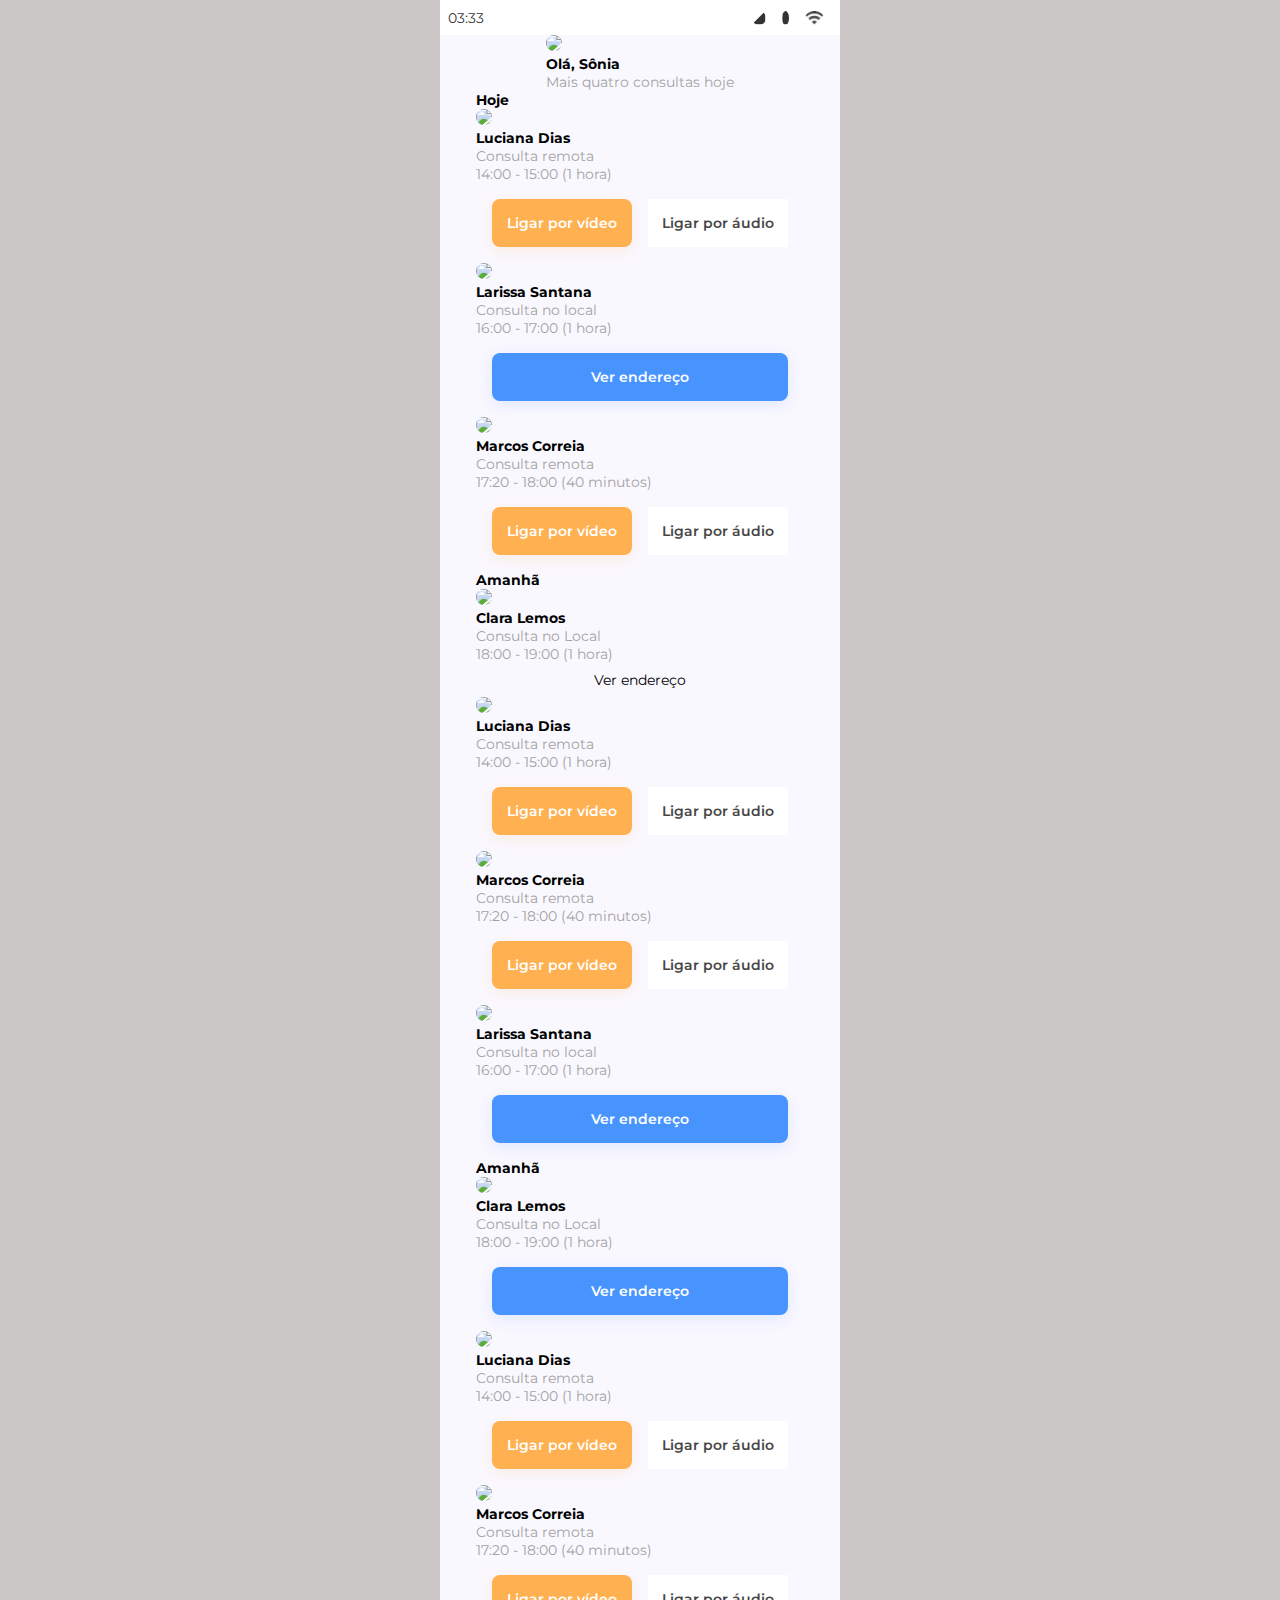
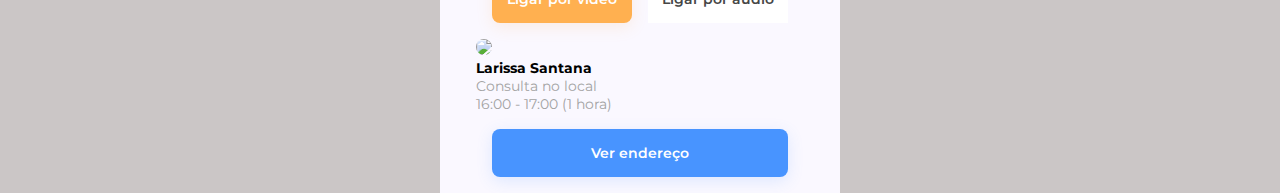
==== Clinica-AgendaOnline/index.html @ 5ded2e67 "Estilização do header" ====
<!DOCTYPE html>
<html lang="pt-br">
    <head>
        <meta charset="UTF-8" />
        <meta name="viewport" content="width=device-width" />
        <title>Clínica - Agenda Online</title>
        <link rel="preconnect" href="https://fonts.googleapis.com" />
        <link rel="preconnect" href="https://fonts.gstatic.com" crossorigin />
        <link
            href="https://fonts.googleapis.com/css2?family=Montserrat:ital,wght@0,100;0,200;0,300;0,400;0,500;0,600;0,700;0,800;0,900;1,100;1,200;1,300;1,400;1,500;1,600;1,700;1,800;1,900&display=swap"
            rel="stylesheet"
        />
        <link rel="stylesheet" href="style.css" />
        <meta
            name="description"
            content="Projeto proposto pelo programa '7daysOfCode - HTML & CSS' da Alura para o desenvolvimento de uma página responsiva para que seus médicos e médicas contratados por uma clínica médica fictícia possam ter controle sobre todas suas consultas agendadas, sejam elas presenciais ou remotas."
        />
    </head>
    <body>
        <div class="allContentContainer">
            <header class="statusBar">
                <p>03:33</p>
                <div class="icons">
                    <img
                        alt="símbolo WiFi"
                        src="img/icons/signal_cellular_4_bar.png"
                    />
                    <img
                        class="battery"
                        alt="símbolo WiFi"
                        src="img/icons/battery_full.png"
                    />
                    <img
                        class="wifi"
                        alt="símbolo WiFi"
                        src="img/icons/wifi.png"
                    />
                </div>
            </header>
            <section class="profile">
                <div class="avatarHome">
                    <div class="avatar">
                        <img src="/img/perfil-1.jpg" />
                    </div>
                    <div class="avatarText">
                        <h1>Olá, Sônia</h1>
                        <p>Mais quatro consultas hoje</p>
                    </div>
                </div>
            </section>
            <section class="today dayBox">
                <h2 class="day">Hoje</h2>
                <div class="appontmentsContainer">
                    <div class="patientContainer">
                        <div class="patientData">
                            <div class="patientAvatar">
                                <img src="img/perfil-2.jpg" />
                            </div>
                            <div class="data">
                                <h3 class="patientName">Luciana Dias</h3>
                                <div class="typeOfappointment">
                                    <div class="cameraIcon"></div>
                                    <p>Consulta remota</p>
                                </div>
                                <div class="messageIcon"></div>
                            </div>
                        </div>
                        <div class="callButtons">
                            <div class="callTime">
                                <p>14:00 - 15:00 (1 hora)</p>
                            </div>
                            <div class="buttons">
                                <button class="videoCall">
                                    Ligar por vídeo
                                </button>
                                <button class="audioCall">
                                    Ligar por áudio
                                </button>
                            </div>
                        </div>
                    </div>
                    <div class="patientContainer">
                        <div class="patientData">
                            <div class="patientAvatar">
                                <img src="img/perfil-3.jpg" />
                            </div>
                            <div class="data">
                                <h3 class="patientName">Larissa Santana</h3>
                                <div class="typeOfappointment">
                                    <div class="cameraIcon"></div>
                                    <p>Consulta no local</p>
                                </div>
                                <div class="messageIcon"></div>
                            </div>
                        </div>
                        <div class="address">
                            <div class="callTime">
                                <p>16:00 - 17:00 (1 hora)</p>
                            </div>
                            <div class="buttons">
                                <button class="addressButton">
                                    Ver endereço
                                </button>
                            </div>
                        </div>
                    </div>
                    <div class="patientContainer">
                        <div class="patientData">
                            <div class="patientAvatar">
                                <img src="img/perfil-4.jpg" />
                            </div>
                            <div class="data">
                                <h3 class="patientName">Marcos Correia</h3>
                                <div class="typeOfappointment">
                                    <div class="cameraIcon"></div>
                                    <p>Consulta remota</p>
                                </div>
                                <div class="messageIcon"></div>
                            </div>
                        </div>
                        <div class="callButtons">
                            <div class="callTime">
                                <p>17:20 - 18:00 (40 minutos)</p>
                            </div>
                            <div class="buttons">
                                <button class="videoCall">
                                    Ligar por vídeo
                                </button>
                                <button class="audioCall">
                                    Ligar por áudio
                                </button>
                            </div>
                        </div>
                    </div>
                </div>
            </section>
            <section class="tomorow dayBox">
                <h2 class="day">Amanhã</h2>
                <div class="appontmentsContainer">
                    <div class="patientContainer">
                        <div class="patientData">
                            <div class="patientAvatar">
                                <img src="img/perfil-5.jpg" />
                            </div>
                            <div class="data">
                                <h3 class="patientName">Clara Lemos</h3>
                                <div class="typeOfappointment">
                                    <div class="cameraIcon"></div>
                                    <p>Consulta no Local</p>
                                </div>
                                <div class="messageIcon"></div>
                            </div>
                        </div>
                        <div class="callButtons">
                            <div class="callTime">
                                <p>18:00 - 19:00 (1 hora)</p>
                            </div>
                            <div class="buttons">Ver endereço</div>
                        </div>
                    </div>
                    <div class="patientContainer">
                        <div class="patientData">
                            <div class="patientAvatar">
                                <img src="img/perfil-2.jpg" />
                            </div>
                            <div class="data">
                                <h3 class="patientName">Luciana Dias</h3>
                                <div class="typeOfappointment">
                                    <div class="cameraIcon"></div>
                                    <p>Consulta remota</p>
                                </div>
                                <div class="messageIcon"></div>
                            </div>
                        </div>
                        <div class="callButtons">
                            <div class="callTime">
                                <p>14:00 - 15:00 (1 hora)</p>
                            </div>
                            <div class="buttons">
                                <button class="videoCall">
                                    Ligar por vídeo
                                </button>
                                <button class="audioCall">
                                    Ligar por áudio
                                </button>
                            </div>
                        </div>
                    </div>
                    <div class="patientContainer">
                        <div class="patientData">
                            <div class="patientAvatar">
                                <img src="img/perfil-4.jpg" />
                            </div>
                            <div class="data">
                                <h3 class="patientName">Marcos Correia</h3>
                                <div class="typeOfappointment">
                                    <div class="cameraIcon"></div>
                                    <p>Consulta remota</p>
                                </div>
                                <div class="messageIcon"></div>
                            </div>
                        </div>
                        <div class="callButtons">
                            <div class="callTime">
                                <p>17:20 - 18:00 (40 minutos)</p>
                            </div>
                            <div class="buttons">
                                <button class="videoCall">
                                    Ligar por vídeo
                                </button>
                                <button class="audioCall">
                                    Ligar por áudio
                                </button>
                            </div>
                        </div>
                    </div>
                    <div class="patientContainer">
                        <div class="patientData">
                            <div class="patientAvatar">
                                <img src="img/perfil-3.jpg" />
                            </div>
                            <div class="data">
                                <h3 class="patientName">Larissa Santana</h3>
                                <div class="typeOfappointment">
                                    <div class="cameraIcon"></div>
                                    <p>Consulta no local</p>
                                </div>
                                <div class="messageIcon"></div>
                            </div>
                        </div>
                        <div class="address">
                            <div class="callTime">
                                <p>16:00 - 17:00 (1 hora)</p>
                            </div>
                            <div class="buttons">
                                <button class="addressButton">
                                    Ver endereço
                                </button>
                            </div>
                        </div>
                    </div>
                </div>
            </section>
            <section class="wednesday dayBox">
                <h2 class="day">Amanhã</h2>
                <div class="appontmentsContainer">
                    <div class="patientContainer">
                        <div class="patientData">
                            <div class="patientAvatar">
                                <img src="img/perfil-5.jpg" />
                            </div>
                            <div class="data">
                                <h3 class="patientName">Clara Lemos</h3>
                                <div class="typeOfappointment">
                                    <div class="cameraIcon"></div>
                                    <p>Consulta no Local</p>
                                </div>
                                <div class="messageIcon"></div>
                            </div>
                        </div>
                        <div class="callButtons">
                            <div class="callTime">
                                <p>18:00 - 19:00 (1 hora)</p>
                            </div>
                            <div class="buttons">
                                <button class="addressButton">
                                    Ver endereço
                                </button>
                            </div>
                        </div>
                    </div>
                    <div class="patientContainer">
                        <div class="patientData">
                            <div class="patientAvatar">
                                <img src="img/perfil-2.jpg" />
                            </div>
                            <div class="data">
                                <h3 class="patientName">Luciana Dias</h3>
                                <div class="typeOfappointment">
                                    <div class="cameraIcon"></div>
                                    <p>Consulta remota</p>
                                </div>
                                <div class="messageIcon"></div>
                            </div>
                        </div>
                        <div class="callButtons">
                            <div class="callTime">
                                <p>14:00 - 15:00 (1 hora)</p>
                            </div>
                            <div class="buttons">
                                <button class="videoCall">
                                    Ligar por vídeo
                                </button>
                                <button class="audioCall">
                                    Ligar por áudio
                                </button>
                            </div>
                        </div>
                    </div>
                    <div class="patientContainer">
                        <div class="patientData">
                            <div class="patientAvatar">
                                <img src="img/perfil-4.jpg" />
                            </div>
                            <div class="data">
                                <h3 class="patientName">Marcos Correia</h3>
                                <div class="typeOfappointment">
                                    <div class="cameraIcon"></div>
                                    <p>Consulta remota</p>
                                </div>
                                <div class="messageIcon"></div>
                            </div>
                        </div>
                        <div class="callButtons">
                            <div class="callTime">
                                <p>17:20 - 18:00 (40 minutos)</p>
                            </div>
                            <div class="buttons">
                                <button class="videoCall">
                                    Ligar por vídeo
                                </button>
                                <button class="audioCall">
                                    Ligar por áudio
                                </button>
                            </div>
                        </div>
                    </div>
                    <div class="patientContainer">
                        <div class="patientData">
                            <div class="patientAvatar">
                                <img src="img/perfil-3.jpg" />
                            </div>
                            <div class="data">
                                <h3 class="patientName">Larissa Santana</h3>
                                <div class="typeOfappointment">
                                    <div class="cameraIcon"></div>
                                    <p>Consulta no local</p>
                                </div>
                                <div class="messageIcon"></div>
                            </div>
                        </div>
                        <div class="address">
                            <div class="callTime">
                                <p>16:00 - 17:00 (1 hora)</p>
                            </div>
                            <div class="buttons">
                                <button class="addressButton">
                                    Ver endereço
                                </button>
                            </div>
                        </div>
                    </div>
                </div>
            </section>
        </div>
    </body>
</html>
---- Clinica-AgendaOnline/style.css ----
/* Geral */
* {
    margin: 0;
    border: 0;
    padding: 0;
    font-size:14px;
    font-family: 'Montserrat', sans-serif;
    text-decoration: none;
}

body {
    min-width:260px;
    display: flex;
    justify-content: center;
    margin: auto;
    background-color: #cbc6c6;
}

.allContentContainer{
    width:400px;
    background-color: #faf8ff;
    display: flex;
    flex-direction: column;
    align-items: center;
}

p {
    color: #A3A3A3;
}

img{
    border-radius: 50%;
}

/* Barra de status */
.statusBar{
    display:flex;
    justify-content: space-between;
    align-items: center;
    padding:6px 8px;
    height: 35px;
    width:100%;    background-color:#fff;
    position:relative;
    box-sizing: border-box;
}

.statusBar p{
    color: #333333;
    font-weight: 40px;
} 

.icons{
    display:flex;
    flex-direction:row;
    justify-content: space-between;
}

.icons img{
    height: 14px;
    width: auto;
    padding: 8px;

}

/* Perfil */

/* Consultas*/

.buttons {
    display:flex;
    flex-direction:row;
    justify-content: center;
    align-items: center;
    padding:8px;
}

button {
background-color: #FFF;
width: 140px;
height: 48px;
color: #464646;
text-align: center;
padding:13px;
margin:8px;
font-weight: 600;
}

.audioCall:active {
    border: 1px solid #fa8c00;
    border-radius: 8px;
}

.videoCall{
    background-color: #FFB050;
    color: #FFF;
    box-shadow: 0px 4px 16px rgba(255, 176, 80, 0.16);
border-radius: 8px;
}

.videoCall:active {
    border: 2px solid #fff;
}

.addressButton{
    color: #FFF;
    width: 296px;
    background-color: #4894FF;
box-shadow: 0px 4px 16px rgba(72, 148, 255, 0.16);
border-radius: 8px;
}

.addressButton:active {
    border: 2px solid #fff;
}
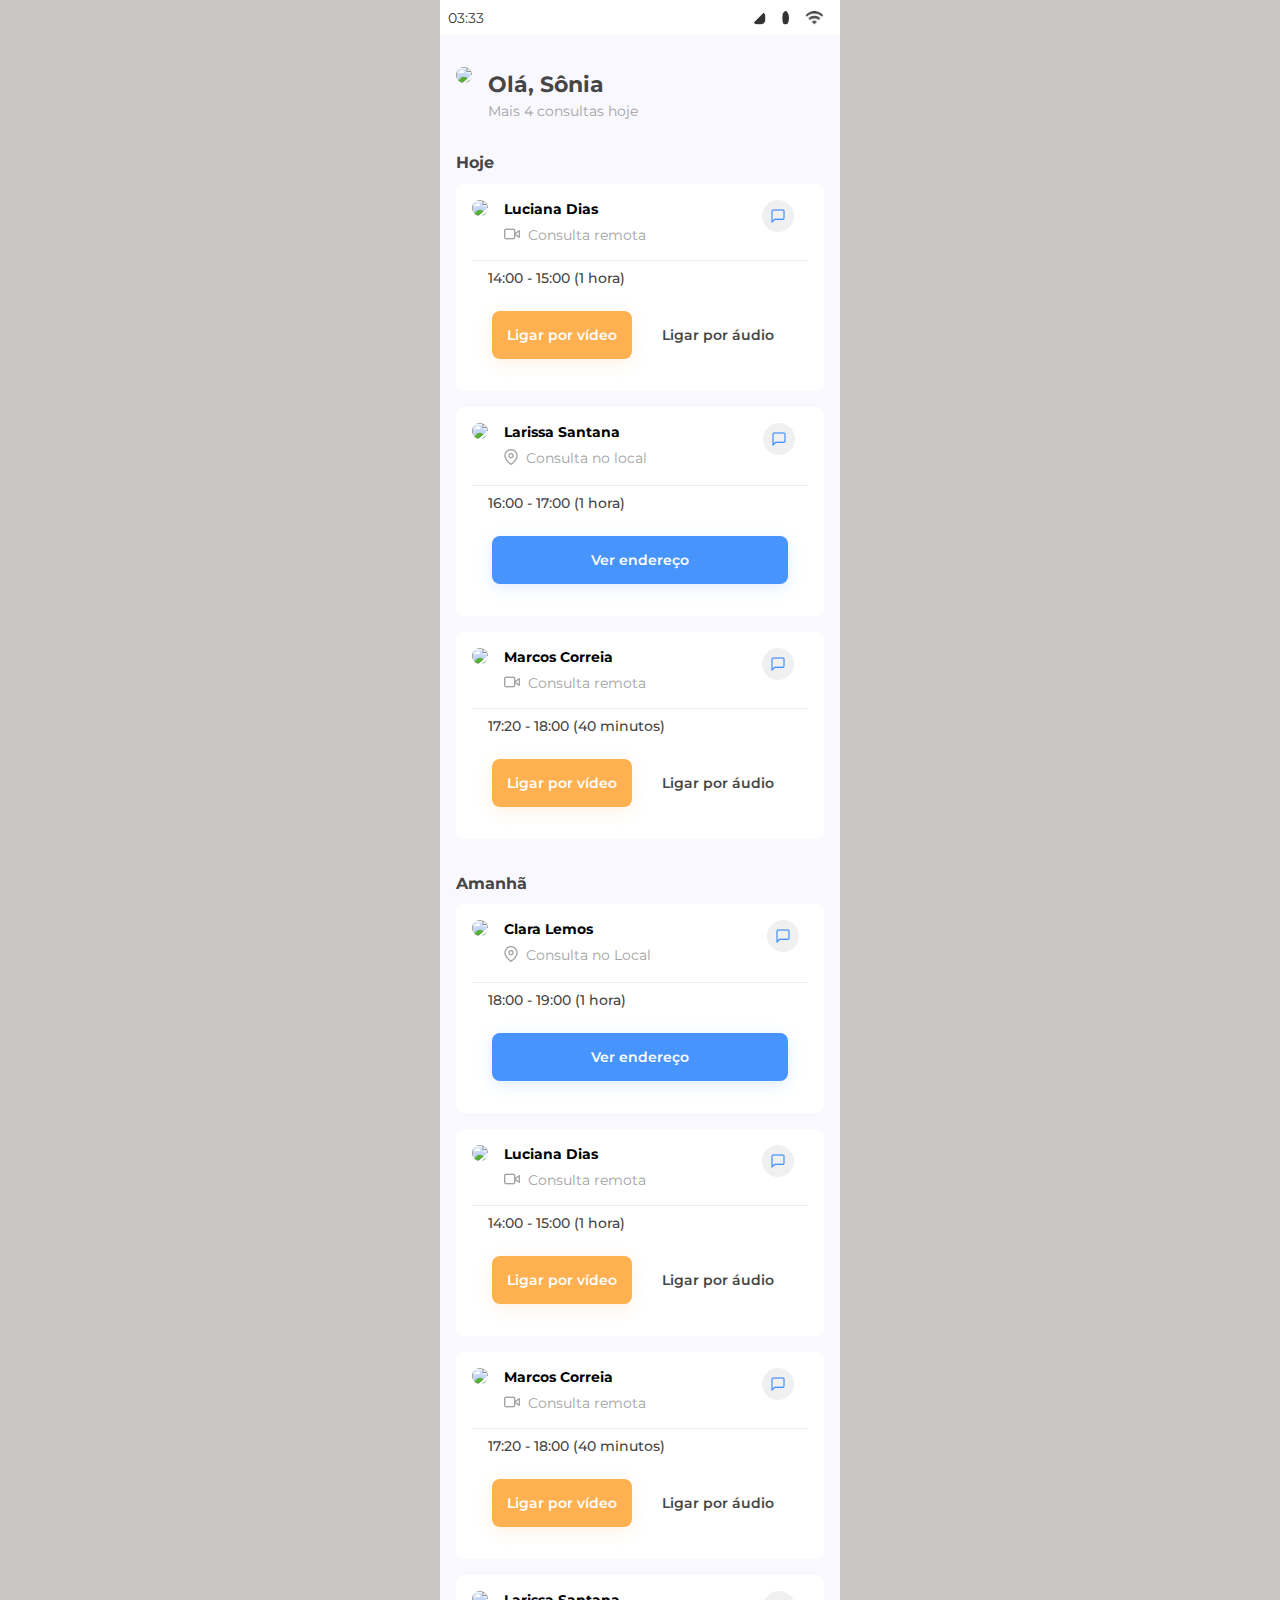
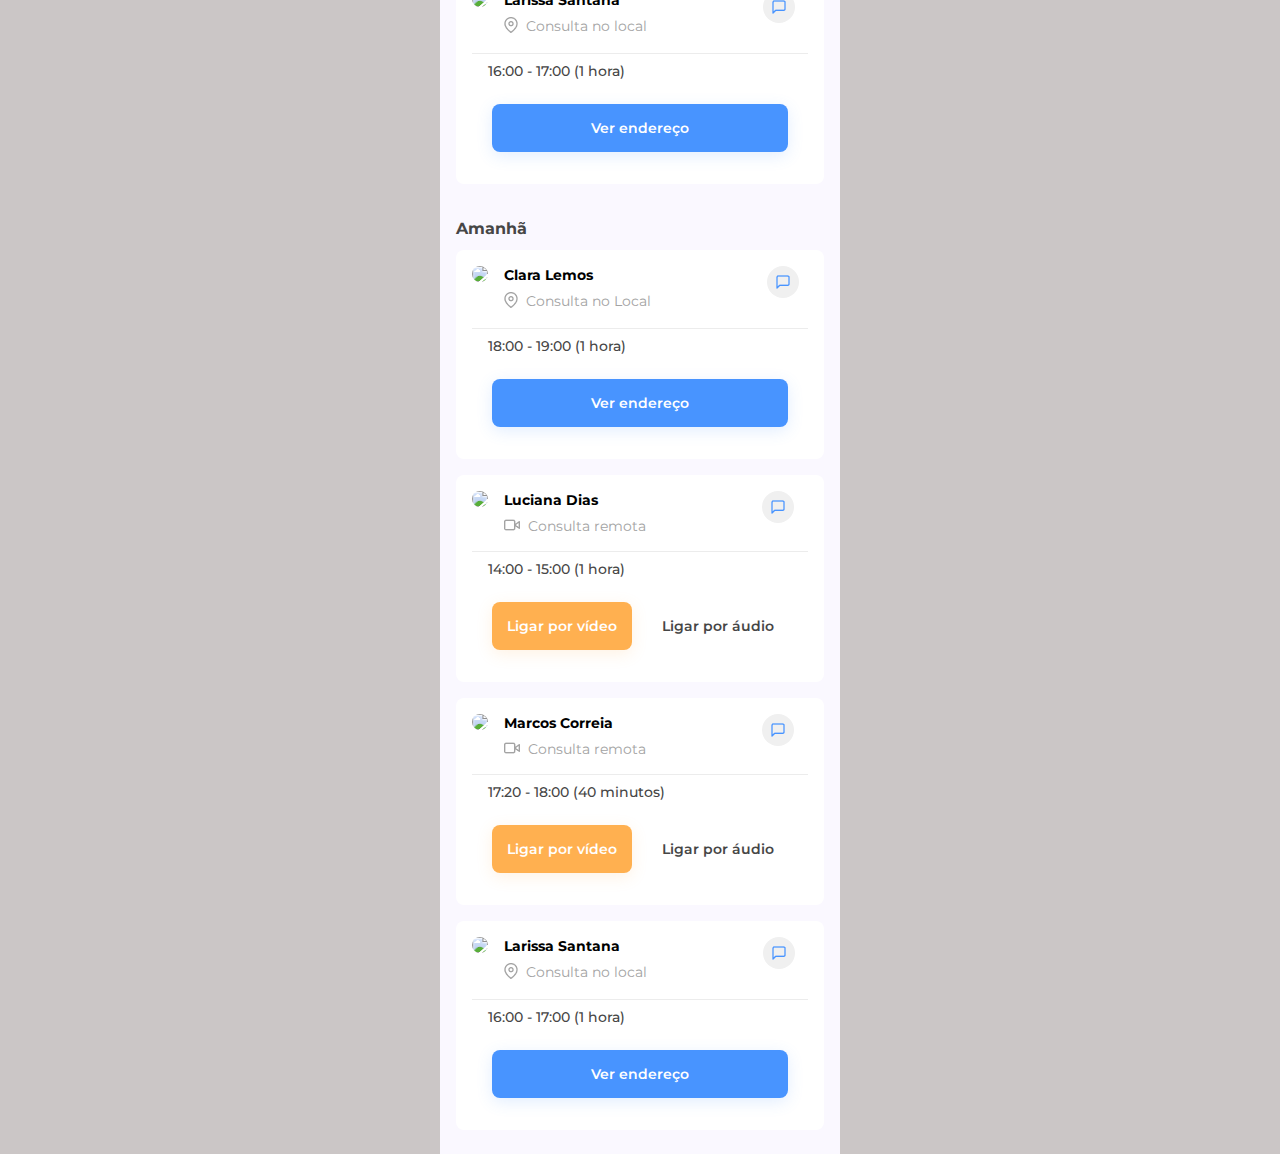
==== commit 61985409: "Estilização da área de consultas" ====
--- a/Clinica-AgendaOnline/index.html
+++ b/Clinica-AgendaOnline/index.html
@@ -44,7 +44,7 @@
                     </div>
                     <div class="avatarText">
                         <h1>Olá, Sônia</h1>
-                        <p>Mais quatro consultas hoje</p>
+                        <p>Mais 4 consultas hoje</p>
                     </div>
                 </div>
             </section>
@@ -58,12 +58,11 @@
                             </div>
                             <div class="data">
                                 <h3 class="patientName">Luciana Dias</h3>
-                                <div class="typeOfappointment">
-                                    <div class="cameraIcon"></div>
-                                    <p>Consulta remota</p>
-                                </div>
-                                <div class="messageIcon"></div>
-                            </div>
+                                <div class="typeOfappointment camera">
+                                    <p>Consulta remota</p>
+                                </div>
+                            </div>
+                            <div class="messageIcon"><span></span></div>
                         </div>
                         <div class="callButtons">
                             <div class="callTime">
@@ -86,12 +85,11 @@
                             </div>
                             <div class="data">
                                 <h3 class="patientName">Larissa Santana</h3>
-                                <div class="typeOfappointment">
-                                    <div class="cameraIcon"></div>
+                                <div class="typeOfappointment pin">
                                     <p>Consulta no local</p>
                                 </div>
-                                <div class="messageIcon"></div>
-                            </div>
+                            </div>
+                            <div class="messageIcon"><span></span></div>
                         </div>
                         <div class="address">
                             <div class="callTime">
@@ -111,12 +109,11 @@
                             </div>
                             <div class="data">
                                 <h3 class="patientName">Marcos Correia</h3>
-                                <div class="typeOfappointment">
-                                    <div class="cameraIcon"></div>
-                                    <p>Consulta remota</p>
-                                </div>
-                                <div class="messageIcon"></div>
-                            </div>
+                                <div class="typeOfappointment camera">
+                                    <p>Consulta remota</p>
+                                </div>
+                            </div>
+                            <div class="messageIcon"><span></span></div>
                         </div>
                         <div class="callButtons">
                             <div class="callTime">
@@ -144,18 +141,21 @@
                             </div>
                             <div class="data">
                                 <h3 class="patientName">Clara Lemos</h3>
-                                <div class="typeOfappointment">
-                                    <div class="cameraIcon"></div>
+                                <div class="typeOfappointment pin">
                                     <p>Consulta no Local</p>
                                 </div>
-                                <div class="messageIcon"></div>
-                            </div>
+                            </div>
+                            <div class="messageIcon"><span></span></div>
                         </div>
                         <div class="callButtons">
                             <div class="callTime">
                                 <p>18:00 - 19:00 (1 hora)</p>
                             </div>
-                            <div class="buttons">Ver endereço</div>
+                            <div class="buttons">
+                                <button class="addressButton">
+                                    Ver endereço
+                                </button>
+                            </div>
                         </div>
                     </div>
                     <div class="patientContainer">
@@ -165,12 +165,11 @@
                             </div>
                             <div class="data">
                                 <h3 class="patientName">Luciana Dias</h3>
-                                <div class="typeOfappointment">
-                                    <div class="cameraIcon"></div>
-                                    <p>Consulta remota</p>
-                                </div>
-                                <div class="messageIcon"></div>
-                            </div>
+                                <div class="typeOfappointment camera">
+                                    <p>Consulta remota</p>
+                                </div>
+                            </div>
+                            <div class="messageIcon"><span></span></div>
                         </div>
                         <div class="callButtons">
                             <div class="callTime">
@@ -193,12 +192,11 @@
                             </div>
                             <div class="data">
                                 <h3 class="patientName">Marcos Correia</h3>
-                                <div class="typeOfappointment">
-                                    <div class="cameraIcon"></div>
-                                    <p>Consulta remota</p>
-                                </div>
-                                <div class="messageIcon"></div>
-                            </div>
+                                <div class="typeOfappointment camera">
+                                    <p>Consulta remota</p>
+                                </div>
+                            </div>
+                            <div class="messageIcon"><span></span></div>
                         </div>
                         <div class="callButtons">
                             <div class="callTime">
@@ -221,12 +219,11 @@
                             </div>
                             <div class="data">
                                 <h3 class="patientName">Larissa Santana</h3>
-                                <div class="typeOfappointment">
-                                    <div class="cameraIcon"></div>
+                                <div class="typeOfappointment pin">
                                     <p>Consulta no local</p>
                                 </div>
-                                <div class="messageIcon"></div>
-                            </div>
+                            </div>
+                            <div class="messageIcon"><span></span></div>
                         </div>
                         <div class="address">
                             <div class="callTime">
@@ -251,12 +248,11 @@
                             </div>
                             <div class="data">
                                 <h3 class="patientName">Clara Lemos</h3>
-                                <div class="typeOfappointment">
-                                    <div class="cameraIcon"></div>
+                                <div class="typeOfappointment pin">
                                     <p>Consulta no Local</p>
                                 </div>
-                                <div class="messageIcon"></div>
-                            </div>
+                            </div>
+                            <div class="messageIcon"><span></span></div>
                         </div>
                         <div class="callButtons">
                             <div class="callTime">
@@ -276,12 +272,11 @@
                             </div>
                             <div class="data">
                                 <h3 class="patientName">Luciana Dias</h3>
-                                <div class="typeOfappointment">
-                                    <div class="cameraIcon"></div>
-                                    <p>Consulta remota</p>
-                                </div>
-                                <div class="messageIcon"></div>
-                            </div>
+                                <div class="typeOfappointment camera">
+                                    <p>Consulta remota</p>
+                                </div>
+                            </div>
+                            <div class="messageIcon"><span></span></div>
                         </div>
                         <div class="callButtons">
                             <div class="callTime">
@@ -304,12 +299,11 @@
                             </div>
                             <div class="data">
                                 <h3 class="patientName">Marcos Correia</h3>
-                                <div class="typeOfappointment">
-                                    <div class="cameraIcon"></div>
-                                    <p>Consulta remota</p>
-                                </div>
-                                <div class="messageIcon"></div>
-                            </div>
+                                <div class="typeOfappointment camera">
+                                    <p>Consulta remota</p>
+                                </div>
+                            </div>
+                            <div class="messageIcon"><span></span></div>
                         </div>
                         <div class="callButtons">
                             <div class="callTime">
@@ -332,12 +326,11 @@
                             </div>
                             <div class="data">
                                 <h3 class="patientName">Larissa Santana</h3>
-                                <div class="typeOfappointment">
-                                    <div class="cameraIcon"></div>
+                                <div class="typeOfappointment pin">
                                     <p>Consulta no local</p>
                                 </div>
-                                <div class="messageIcon"></div>
-                            </div>
+                            </div>
+                            <div class="messageIcon"><span></span></div>
                         </div>
                         <div class="address">
                             <div class="callTime">
--- a/Clinica-AgendaOnline/style.css
+++ b/Clinica-AgendaOnline/style.css
@@ -1,3 +1,7 @@
+:root {
+    --darkGrey: #464646;
+}
+
 /* Geral */
 * {
     margin: 0;
@@ -21,7 +25,6 @@
     background-color: #faf8ff;
     display: flex;
     flex-direction: column;
-    align-items: center;
 }
 
 p {
@@ -29,7 +32,8 @@
 }
 
 img{
-    border-radius: 50%;
+    border-radius:50%;
+    width: 32px;
 }
 
 /* Barra de status */
@@ -63,8 +67,91 @@
 }
 
 /* Perfil */
+.avatarHome{
+    display: flex;
+    flex-direction: row;
+    padding:32px 16px 22px;
+}
+
+.avatar img{
+    width:58px;
+}
+
+.avatarText{
+    padding-left:16px;
+}
+
+.avatarText h1{
+    font-size:22px;
+    font-weight:700px;
+    color: var(--darkGrey);
+    line-height: 160%;    
+}
 
 /* Consultas*/
+.day{
+    color: var(--darkGrey);
+    padding:8px 16px;
+    font-size:16px;
+    font-weight:700;
+    line-height: 160%;
+}
+
+.appontmentsContainer{
+    padding: 0 16px 8px;
+}
+
+.patientContainer{
+    background-color: #fff;
+    padding:16px;
+    border-radius: 8px;
+    margin-bottom: 16px;
+}
+
+.patientData{
+    display:flex;
+    flex-direction: row;
+    border-bottom: 1px solid 
+    rgba(70, 70, 70, 0.1);
+    padding-bottom:16px ;
+}
+
+.data{
+    padding:0 16px;
+}
+
+.typeOfappointment{
+    display:flex;
+    flex-wrap: wrap;
+    padding-top: 8px;
+}
+
+.camera::before{
+    padding-right: 8px;
+    content: url(img/icons/Camera.png);
+}
+
+.pin::before{
+    padding-right: 8px;
+    content: url(img/icons/pin.png);
+}
+
+.messageIcon{
+    border-radius:50%;
+    background-color: #F0f0f0;
+    height:32px;
+    width: 32px;
+    display: flex;
+    justify-content: center;
+    align-items: center;
+    position: relative;
+    left:100px;
+}
+
+.messageIcon span{
+    content: url(img/icons/chat1.png);
+    align-self: center;
+}
 
 .buttons {
     display:flex;
@@ -78,7 +165,7 @@
 background-color: #FFF;
 width: 140px;
 height: 48px;
-color: #464646;
+color: var(--darkGrey);
 text-align: center;
 padding:13px;
 margin:8px;
@@ -113,3 +200,8 @@
     border: 2px solid #fff;
 }
 
+.callTime p{
+    color: var(--darkGrey);
+    padding:8px 16px;
+    font-weight: 500;
+}
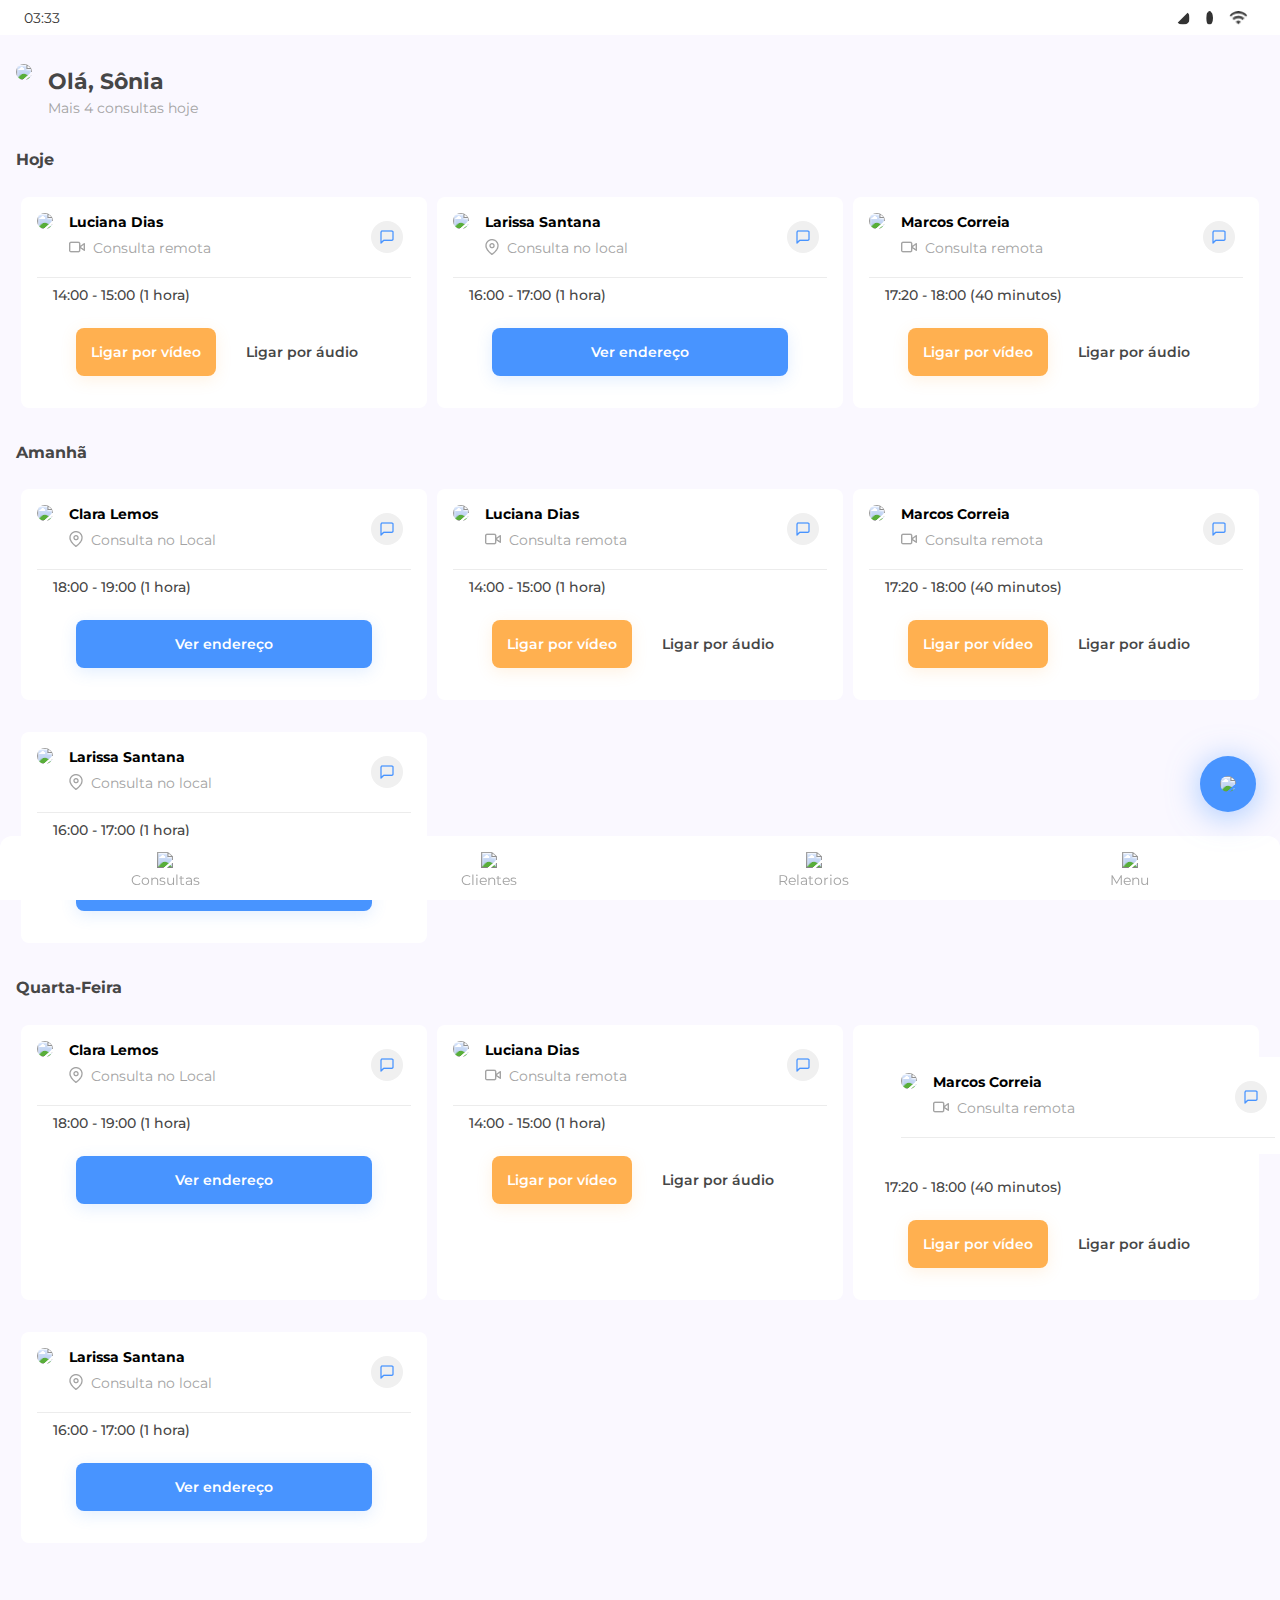
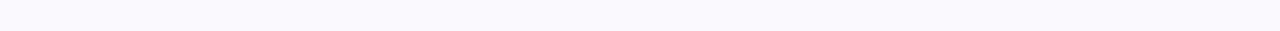
==== commit 913d68fc: "Introdução de MediaQuerys para responsividade" ====
--- a/Clinica-AgendaOnline/index.html
+++ b/Clinica-AgendaOnline/index.html
@@ -40,7 +40,7 @@
             <section class="profile">
                 <div class="avatarHome">
                     <div class="avatar">
-                        <img src="/img/perfil-1.jpg" />
+                        <img src="img/perfil-1.jpg" />
                     </div>
                     <div class="avatarText">
                         <h1>Olá, Sônia</h1>
@@ -48,21 +48,24 @@
                     </div>
                 </div>
             </section>
+
             <section class="today dayBox">
                 <h2 class="day">Hoje</h2>
                 <div class="appontmentsContainer">
                     <div class="patientContainer">
                         <div class="patientData">
-                            <div class="patientAvatar">
-                                <img src="img/perfil-2.jpg" />
-                            </div>
-                            <div class="data">
-                                <h3 class="patientName">Luciana Dias</h3>
-                                <div class="typeOfappointment camera">
-                                    <p>Consulta remota</p>
-                                </div>
-                            </div>
-                            <div class="messageIcon"><span></span></div>
+                            <div class="patientInformation">
+                                <div class="patientAvatar">
+                                    <img src="img/perfil-2.jpg" />
+                                </div>
+                                <div class="data">
+                                    <h3 class="patientName">Luciana Dias</h3>
+                                    <div class="typeOfappointment camera">
+                                        <p>Consulta remota</p>
+                                    </div>
+                                </div>
+                            </div>
+                            <button class="messageIcon"><span></span></button>
                         </div>
                         <div class="callButtons">
                             <div class="callTime">
@@ -80,16 +83,18 @@
                     </div>
                     <div class="patientContainer">
                         <div class="patientData">
-                            <div class="patientAvatar">
-                                <img src="img/perfil-3.jpg" />
-                            </div>
-                            <div class="data">
-                                <h3 class="patientName">Larissa Santana</h3>
-                                <div class="typeOfappointment pin">
-                                    <p>Consulta no local</p>
-                                </div>
-                            </div>
-                            <div class="messageIcon"><span></span></div>
+                            <div class="patientInformation">
+                                <div class="patientAvatar">
+                                    <img src="img/perfil-3.jpg" />
+                                </div>
+                                <div class="data">
+                                    <h3 class="patientName">Larissa Santana</h3>
+                                    <div class="typeOfappointment pin">
+                                        <p>Consulta no local</p>
+                                    </div>
+                                </div>
+                            </div>
+                            <button class="messageIcon"><span></span></button>
                         </div>
                         <div class="address">
                             <div class="callTime">
@@ -104,16 +109,18 @@
                     </div>
                     <div class="patientContainer">
                         <div class="patientData">
-                            <div class="patientAvatar">
-                                <img src="img/perfil-4.jpg" />
-                            </div>
-                            <div class="data">
-                                <h3 class="patientName">Marcos Correia</h3>
-                                <div class="typeOfappointment camera">
-                                    <p>Consulta remota</p>
-                                </div>
-                            </div>
-                            <div class="messageIcon"><span></span></div>
+                            <div class="patientInformation">
+                                <div class="patientAvatar">
+                                    <img src="img/perfil-4.jpg" />
+                                </div>
+                                <div class="data">
+                                    <h3 class="patientName">Marcos Correia</h3>
+                                    <div class="typeOfappointment camera">
+                                        <p>Consulta remota</p>
+                                    </div>
+                                </div>
+                            </div>
+                            <button class="messageIcon"><span></span></button>
                         </div>
                         <div class="callButtons">
                             <div class="callTime">
@@ -136,16 +143,18 @@
                 <div class="appontmentsContainer">
                     <div class="patientContainer">
                         <div class="patientData">
-                            <div class="patientAvatar">
-                                <img src="img/perfil-5.jpg" />
-                            </div>
-                            <div class="data">
-                                <h3 class="patientName">Clara Lemos</h3>
-                                <div class="typeOfappointment pin">
-                                    <p>Consulta no Local</p>
-                                </div>
-                            </div>
-                            <div class="messageIcon"><span></span></div>
+                            <div class="patientInformation">
+                                <div class="patientAvatar">
+                                    <img src="img/perfil-5.jpg" />
+                                </div>
+                                <div class="data">
+                                    <h3 class="patientName">Clara Lemos</h3>
+                                    <div class="typeOfappointment pin">
+                                        <p>Consulta no Local</p>
+                                    </div>
+                                </div>
+                            </div>
+                            <button class="messageIcon"><span></span></button>
                         </div>
                         <div class="callButtons">
                             <div class="callTime">
@@ -160,16 +169,18 @@
                     </div>
                     <div class="patientContainer">
                         <div class="patientData">
-                            <div class="patientAvatar">
-                                <img src="img/perfil-2.jpg" />
-                            </div>
-                            <div class="data">
-                                <h3 class="patientName">Luciana Dias</h3>
-                                <div class="typeOfappointment camera">
-                                    <p>Consulta remota</p>
-                                </div>
-                            </div>
-                            <div class="messageIcon"><span></span></div>
+                            <div class="patientInformation">
+                                <div class="patientAvatar">
+                                    <img src="img/perfil-2.jpg" />
+                                </div>
+                                <div class="data">
+                                    <h3 class="patientName">Luciana Dias</h3>
+                                    <div class="typeOfappointment camera">
+                                        <p>Consulta remota</p>
+                                    </div>
+                                </div>
+                            </div>
+                            <button class="messageIcon"><span></span></button>
                         </div>
                         <div class="callButtons">
                             <div class="callTime">
@@ -187,16 +198,18 @@
                     </div>
                     <div class="patientContainer">
                         <div class="patientData">
-                            <div class="patientAvatar">
-                                <img src="img/perfil-4.jpg" />
-                            </div>
-                            <div class="data">
-                                <h3 class="patientName">Marcos Correia</h3>
-                                <div class="typeOfappointment camera">
-                                    <p>Consulta remota</p>
-                                </div>
-                            </div>
-                            <div class="messageIcon"><span></span></div>
+                            <div class="patientInformation">
+                                <div class="patientAvatar">
+                                    <img src="img/perfil-4.jpg" />
+                                </div>
+                                <div class="data">
+                                    <h3 class="patientName">Marcos Correia</h3>
+                                    <div class="typeOfappointment camera">
+                                        <p>Consulta remota</p>
+                                    </div>
+                                </div>
+                            </div>
+                            <button class="messageIcon"><span></span></button>
                         </div>
                         <div class="callButtons">
                             <div class="callTime">
@@ -214,16 +227,18 @@
                     </div>
                     <div class="patientContainer">
                         <div class="patientData">
-                            <div class="patientAvatar">
-                                <img src="img/perfil-3.jpg" />
-                            </div>
-                            <div class="data">
-                                <h3 class="patientName">Larissa Santana</h3>
-                                <div class="typeOfappointment pin">
-                                    <p>Consulta no local</p>
-                                </div>
-                            </div>
-                            <div class="messageIcon"><span></span></div>
+                            <div class="patientInformation">
+                                <div class="patientAvatar">
+                                    <img src="img/perfil-3.jpg" />
+                                </div>
+                                <div class="data">
+                                    <h3 class="patientName">Larissa Santana</h3>
+                                    <div class="typeOfappointment pin">
+                                        <p>Consulta no local</p>
+                                    </div>
+                                </div>
+                            </div>
+                            <button class="messageIcon"><span></span></button>
                         </div>
                         <div class="address">
                             <div class="callTime">
@@ -239,20 +254,22 @@
                 </div>
             </section>
             <section class="wednesday dayBox">
-                <h2 class="day">Amanhã</h2>
+                <h2 class="day">Quarta-Feira</h2>
                 <div class="appontmentsContainer">
                     <div class="patientContainer">
                         <div class="patientData">
-                            <div class="patientAvatar">
-                                <img src="img/perfil-5.jpg" />
-                            </div>
-                            <div class="data">
-                                <h3 class="patientName">Clara Lemos</h3>
-                                <div class="typeOfappointment pin">
-                                    <p>Consulta no Local</p>
-                                </div>
-                            </div>
-                            <div class="messageIcon"><span></span></div>
+                            <div class="patientInformation">
+                                <div class="patientAvatar">
+                                    <img src="img/perfil-5.jpg" />
+                                </div>
+                                <div class="data">
+                                    <h3 class="patientName">Clara Lemos</h3>
+                                    <div class="typeOfappointment pin">
+                                        <p>Consulta no Local</p>
+                                    </div>
+                                </div>
+                            </div>
+                            <button class="messageIcon"><span></span></button>
                         </div>
                         <div class="callButtons">
                             <div class="callTime">
@@ -267,16 +284,18 @@
                     </div>
                     <div class="patientContainer">
                         <div class="patientData">
-                            <div class="patientAvatar">
-                                <img src="img/perfil-2.jpg" />
-                            </div>
-                            <div class="data">
-                                <h3 class="patientName">Luciana Dias</h3>
-                                <div class="typeOfappointment camera">
-                                    <p>Consulta remota</p>
-                                </div>
-                            </div>
-                            <div class="messageIcon"><span></span></div>
+                            <div class="patientInformation">
+                                <div class="patientAvatar">
+                                    <img src="img/perfil-2.jpg" />
+                                </div>
+                                <div class="data">
+                                    <h3 class="patientName">Luciana Dias</h3>
+                                    <div class="typeOfappointment camera">
+                                        <p>Consulta remota</p>
+                                    </div>
+                                </div>
+                            </div>
+                            <button class="messageIcon"><span></span></button>
                         </div>
                         <div class="callButtons">
                             <div class="callTime">
@@ -293,17 +312,25 @@
                         </div>
                     </div>
                     <div class="patientContainer">
-                        <div class="patientData">
-                            <div class="patientAvatar">
-                                <img src="img/perfil-4.jpg" />
-                            </div>
-                            <div class="data">
-                                <h3 class="patientName">Marcos Correia</h3>
-                                <div class="typeOfappointment camera">
-                                    <p>Consulta remota</p>
-                                </div>
-                            </div>
-                            <div class="messageIcon"><span></span></div>
+                        <div class="patientContainer">
+                            <div class="patientData">
+                                <div class="patientInformation">
+                                    <div class="patientAvatar">
+                                        <img src="img/perfil-4.jpg" />
+                                    </div>
+                                    <div class="data">
+                                        <h3 class="patientName">
+                                            Marcos Correia
+                                        </h3>
+                                        <div class="typeOfappointment camera">
+                                            <p>Consulta remota</p>
+                                        </div>
+                                    </div>
+                                </div>
+                                <button class="messageIcon">
+                                    <span></span>
+                                </button>
+                            </div>
                         </div>
                         <div class="callButtons">
                             <div class="callTime">
@@ -321,16 +348,18 @@
                     </div>
                     <div class="patientContainer">
                         <div class="patientData">
-                            <div class="patientAvatar">
-                                <img src="img/perfil-3.jpg" />
-                            </div>
-                            <div class="data">
-                                <h3 class="patientName">Larissa Santana</h3>
-                                <div class="typeOfappointment pin">
-                                    <p>Consulta no local</p>
-                                </div>
-                            </div>
-                            <div class="messageIcon"><span></span></div>
+                            <div class="patientInformation">
+                                <div class="patientAvatar">
+                                    <img src="img/perfil-3.jpg" />
+                                </div>
+                                <div class="data">
+                                    <h3 class="patientName">Larissa Santana</h3>
+                                    <div class="typeOfappointment pin">
+                                        <p>Consulta no local</p>
+                                    </div>
+                                </div>
+                            </div>
+                            <button class="messageIcon"><span></span></button>
                         </div>
                         <div class="address">
                             <div class="callTime">
@@ -345,6 +374,51 @@
                     </div>
                 </div>
             </section>
+            <footer>
+                <div class="footerContainer">
+                    <button class="item">
+                        <img src="img/icons/Calendarioicone.png" />
+                        <p>Consultas</p>
+                    </button>
+                </div>
+                <div class="footerContainer">
+                    <button class="item">
+                        <img src="img/icons/clientes icone.png" />
+                        <p>Clientes</p>
+                    </button>
+                </div>
+                <div class="footerContainer">
+                    <button class="item">
+                        <img src="img/icons/relatorios icone.png" />
+                        <p>Relatorios</p>
+                    </button>
+                </div>
+                <div class="footerContainer">
+                    <button class="item">
+                        <img src="img/icons/menu icone.png" />
+                        <p>Menu</p>
+                    </button>
+                </div>
+            </footer>
+            <button id="floatButton">
+                <img src="img/icons/maisicone.png" />
+                <!--                 <ul>
+                    <li class="options">
+                        <span class="optionText"
+                            >Nova consulta na casa do cliente</span
+                        >
+                        <button>
+                            <img src="img/icons/pin.png" />
+                        </button>
+                    </li>
+                    <li class="options">
+                        <span class="optionText">Nova consulta por vídeo</span>
+                        <button>
+                            <img src="img/icons/Camera.png" />
+                        </button>
+                    </li>
+                </ul> -->
+            </button>
         </div>
     </body>
 </html>
--- a/Clinica-AgendaOnline/style.css
+++ b/Clinica-AgendaOnline/style.css
@@ -1,5 +1,6 @@
 :root {
     --darkGrey: #464646;
+    --buttonBlue: #4894FF;
 }
 
 /* Geral */
@@ -13,19 +14,18 @@
 }
 
 body {
-    min-width:260px;
-    display: flex;
-    justify-content: center;
+    min-width:max-content;
     margin: auto;
     background-color: #cbc6c6;
 }
 
 .allContentContainer{
-    width:400px;
+    margin: auto;
     background-color: #faf8ff;
     display: flex;
     flex-direction: column;
 }
+
 
 p {
     color: #A3A3A3;
@@ -41,16 +41,17 @@
     display:flex;
     justify-content: space-between;
     align-items: center;
-    padding:6px 8px;
+    padding:6px 24px;
     height: 35px;
     width:100%;    background-color:#fff;
-    position:relative;
+    position:fixed;
     box-sizing: border-box;
+    z-index: 1;
 }
 
 .statusBar p{
     color: #333333;
-    font-weight: 40px;
+    font-weight: 400;
 } 
 
 .icons{
@@ -70,7 +71,7 @@
 .avatarHome{
     display: flex;
     flex-direction: row;
-    padding:32px 16px 22px;
+    padding:64px 16px 22px;
 }
 
 .avatar img{
@@ -111,13 +112,23 @@
 .patientData{
     display:flex;
     flex-direction: row;
+    justify-content:space-between;
     border-bottom: 1px solid 
     rgba(70, 70, 70, 0.1);
     padding-bottom:16px ;
 }
 
+.patientInformation{
+    flex-direction: row;
+    display: flex;
+}
+
 .data{
     padding:0 16px;
+}
+
+.patientName{
+    flex-wrap: wrap;
 }
 
 .typeOfappointment{
@@ -144,8 +155,6 @@
     display: flex;
     justify-content: center;
     align-items: center;
-    position: relative;
-    left:100px;
 }
 
 .messageIcon span{
@@ -153,9 +162,14 @@
     align-self: center;
 }
 
+.messageIcon:active{
+    border: 1px solid var(--buttonBlue);
+}
+
 .buttons {
     display:flex;
     flex-direction:row;
+    flex-wrap: wrap;
     justify-content: center;
     align-items: center;
     padding:8px;
@@ -170,6 +184,7 @@
 padding:13px;
 margin:8px;
 font-weight: 600;
+cursor: pointer;
 }
 
 .audioCall:active {
@@ -205,3 +220,97 @@
     padding:8px 16px;
     font-weight: 500;
 }
+
+/* Display */
+.wednesday{
+    margin-bottom: 64px;
+}
+
+footer {
+    display: flex;
+    flex-direction: row;
+    position:fixed;
+    align-items: center;
+    justify-content: space-around;
+    flex-wrap: wrap;
+    background-color: #fff;
+    bottom: 0;
+    width: 100%;
+    height: auto;
+    border-radius: 12px 12px 0 0;
+}
+
+.footerContainer button {
+font-size:12px;
+font-weight:400;
+width:auto;
+margin: 8px 0;
+padding:8px;
+}
+
+.footerContainer button:active {
+    border: 1px solid var(--buttonBlue);
+}
+
+.footerContainer img{
+height: 20px;
+width: auto;
+border-radius: 0;
+}
+
+#floatButton{
+    position: fixed;
+    z-index: 1;
+    right:16px;
+    bottom: 80px;
+    background-color: var(--buttonBlue);
+    border-radius: 50%;
+    width:56px;
+    height: 56px;
+    display: flex;
+    justify-content: center;
+    align-items: center;
+    filter: drop-shadow(0px 4px 16px rgba(72, 148, 255, 0.5));
+}
+
+#floatButton img {
+    width: 16px;
+    height: auto;
+}
+
+#floatButton:active { 
+    border: 1px solid #fff;
+}
+
+/* Responsividade */
+@media (min-width: 640px) and (max-width:1149px) {
+    .appontmentsContainer{
+        display: grid;
+        grid-template-columns: 40% 40%;
+        justify-items: center;
+        justify-content: space-around;
+    }
+
+    .patientContainer{
+        margin:16px;
+        width: 100%;
+
+    }
+    
+}
+
+@media (min-width: 1150px) {
+    .appontmentsContainer{
+        display: grid;
+        grid-template-columns: 30% 30% 30%;
+        justify-items: center;
+        justify-content: space-around;
+    }
+
+    .patientContainer{
+        margin:16px;
+        width: 100%;
+
+    }
+    
+}   
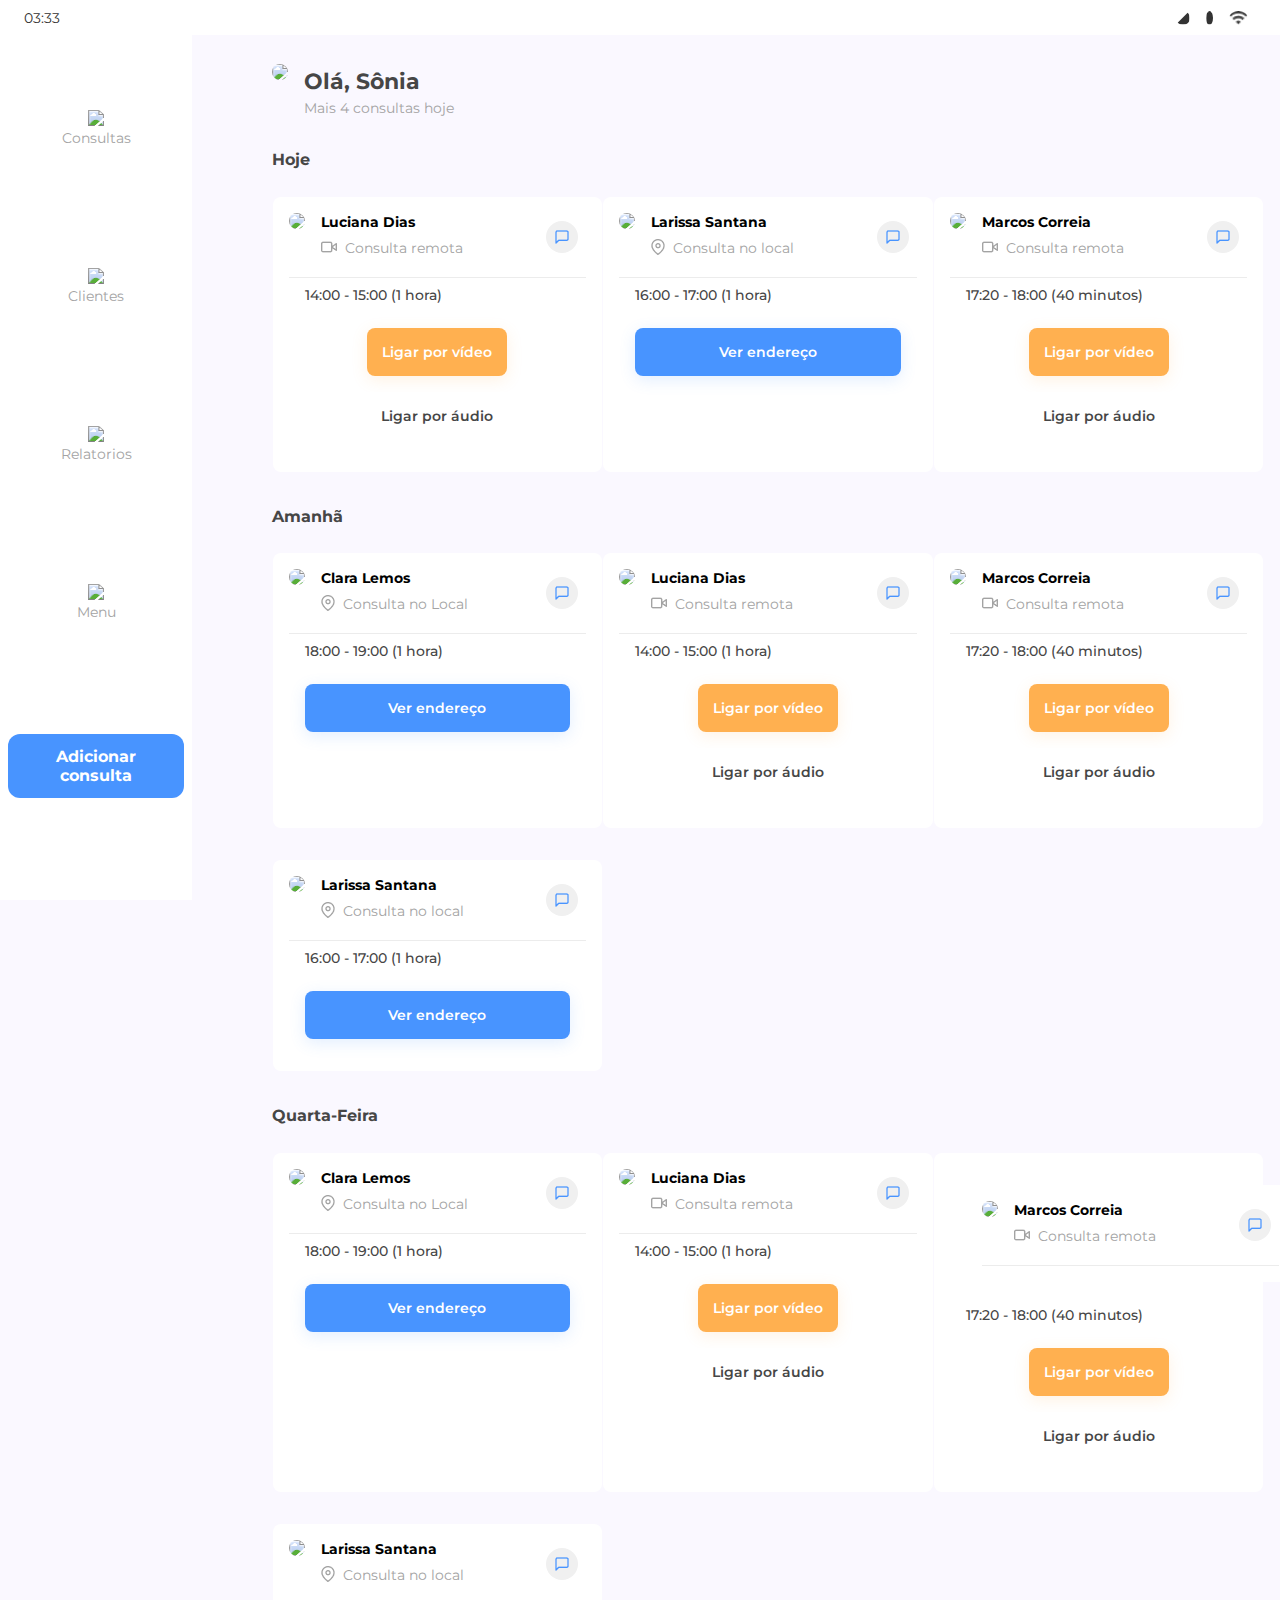
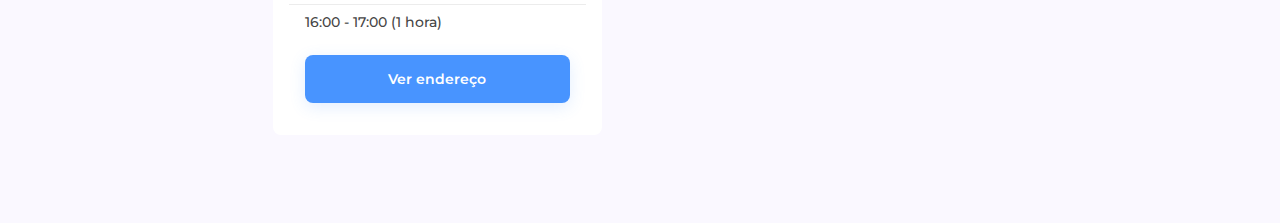
==== commit c3a97fcc: "Adiciona menu lateral em desktops" ====
--- a/Clinica-AgendaOnline/index.html
+++ b/Clinica-AgendaOnline/index.html
@@ -17,6 +17,29 @@
         />
     </head>
     <body>
+        <input type="checkbox" class="check">
+        <label for="check" id="floatButton"><img src="img/icons/maisicone.png" /></label>
+        <div id="addOptions">
+        <div class="containerOptions">
+        </div>
+        <ul class="buttonOptions">
+            <li class="options">
+                <span class="optionText"
+                    >Nova consulta na casa do cliente</span
+                >
+                <button>
+                    <img class="pinIcon" src="img/icons/pinfabiconee.png" />
+                </button>
+            </li>
+            <li class="options">
+                <span class="optionText">Nova consulta por vídeo</span>
+                <button>
+                    <img class="cameraIcon" src="img/icons/Camerafab.png" />
+                </button>
+            </li>
+        </ul>
+        </div>
+    </input>
         <div class="allContentContainer">
             <header class="statusBar">
                 <p>03:33</p>
@@ -37,6 +60,7 @@
                     />
                 </div>
             </header>
+            <main>
             <section class="profile">
                 <div class="avatarHome">
                     <div class="avatar">
@@ -374,7 +398,9 @@
                     </div>
                 </div>
             </section>
+            </main>
             <footer>
+            <nav>
                 <div class="footerContainer">
                     <button class="item">
                         <img src="img/icons/Calendarioicone.png" />
@@ -399,26 +425,12 @@
                         <p>Menu</p>
                     </button>
                 </div>
+                    <button class="addButtonDesktop">
+                    <a href="formAppointment.html">Adicionar consulta</a>
+                    </input>
+                </button>
+            </nav>
             </footer>
-            <button id="floatButton">
-                <img src="img/icons/maisicone.png" />
-                <!--                 <ul>
-                    <li class="options">
-                        <span class="optionText"
-                            >Nova consulta na casa do cliente</span
-                        >
-                        <button>
-                            <img src="img/icons/pin.png" />
-                        </button>
-                    </li>
-                    <li class="options">
-                        <span class="optionText">Nova consulta por vídeo</span>
-                        <button>
-                            <img src="img/icons/Camera.png" />
-                        </button>
-                    </li>
-                </ul> -->
-            </button>
         </div>
     </body>
 </html>
--- a/Clinica-AgendaOnline/style.css
+++ b/Clinica-AgendaOnline/style.css
@@ -226,7 +226,7 @@
     margin-bottom: 64px;
 }
 
-footer {
+nav {
     display: flex;
     flex-direction: row;
     position:fixed;
@@ -258,10 +258,16 @@
 border-radius: 0;
 }
 
+/* FloatButton */
+
+.check{
+    display:none;
+}
+
 #floatButton{
     position: fixed;
-    z-index: 1;
-    right:16px;
+    z-index: 3;
+    right:14px;
     bottom: 80px;
     background-color: var(--buttonBlue);
     border-radius: 50%;
@@ -271,6 +277,7 @@
     justify-content: center;
     align-items: center;
     filter: drop-shadow(0px 4px 16px rgba(72, 148, 255, 0.5));
+    cursor: pointer;
 }
 
 #floatButton img {
@@ -278,8 +285,88 @@
     height: auto;
 }
 
-#floatButton:active { 
-    border: 1px solid #fff;
+#floatButton:active, .options button:active{ 
+    border: 2px solid #fff;
+}
+
+.containerOptions {
+    height: 100vh;
+    width: 100%;
+    background-color: #000000;
+    opacity: 60%;
+    z-index: 1;
+    position: fixed;
+}
+
+.buttonOptions {
+    position: fixed;
+    z-index: 2;
+    width: 100%;
+    bottom: 0px;
+    padding-bottom: 144px;
+}
+
+.options{
+    display: flex;
+    justify-content: flex-end;
+    align-items: center;
+    flex-direction: row;
+    padding-right: 8px;
+}
+
+.options button{
+    background-color: var(--buttonBlue);
+    border-radius: 50%;
+    width: 56px;
+    height: 56px;
+    display: flex;
+    align-items: center;
+    justify-content: center;
+}
+
+.pinIcon{
+    width: 20px;
+    height: 24px;
+}
+
+.cameraIcon{
+    width: 24px;
+    height: 19px;
+}
+
+.optionText{
+    background-color:#FFF;
+    padding:2px 8px;
+    border-radius: 12px 12px ;
+}
+
+#addOptions{
+    display:none;
+}
+
+#check:checked ~ #addOptions{ 
+    display:block;
+}
+
+.addButtonDesktop{
+    background-color: var(--buttonBlue);
+    width: auto;
+    height: 64px;
+    border-radius: 12px;
+    display: none;
+    justify-content: center;
+    align-items: center;
+    padding: 20px;
+}
+
+#addOptions #desktop{
+    display:none;
+}
+
+.addButtonDesktop a{
+    color: #FFF;
+    font-size: 16px;
+    font-weight: bold;
 }
 
 /* Responsividade */
@@ -294,7 +381,6 @@
     .patientContainer{
         margin:16px;
         width: 100%;
-
     }
     
 }
@@ -310,7 +396,32 @@
     .patientContainer{
         margin:16px;
         width: 100%;
-
+        flex:0 1 auto;
+    }
+
+    .addButtonDesktop{
+        display: flex;
+    }
+    
+    .addButtonDesktop:active {
+        border: 2px solid #fff;
+    }
+
+    #floatButton{
+        display: none;
+    }
+
+    nav{
+        display: flex;
+        flex-direction: column;
+        justify-content:space-evenly;
+        position: fixed;
+        height: 100vh;
+        width:15%
+    }
+
+    main{
+        margin-left: 20%;
     }
     
 }   
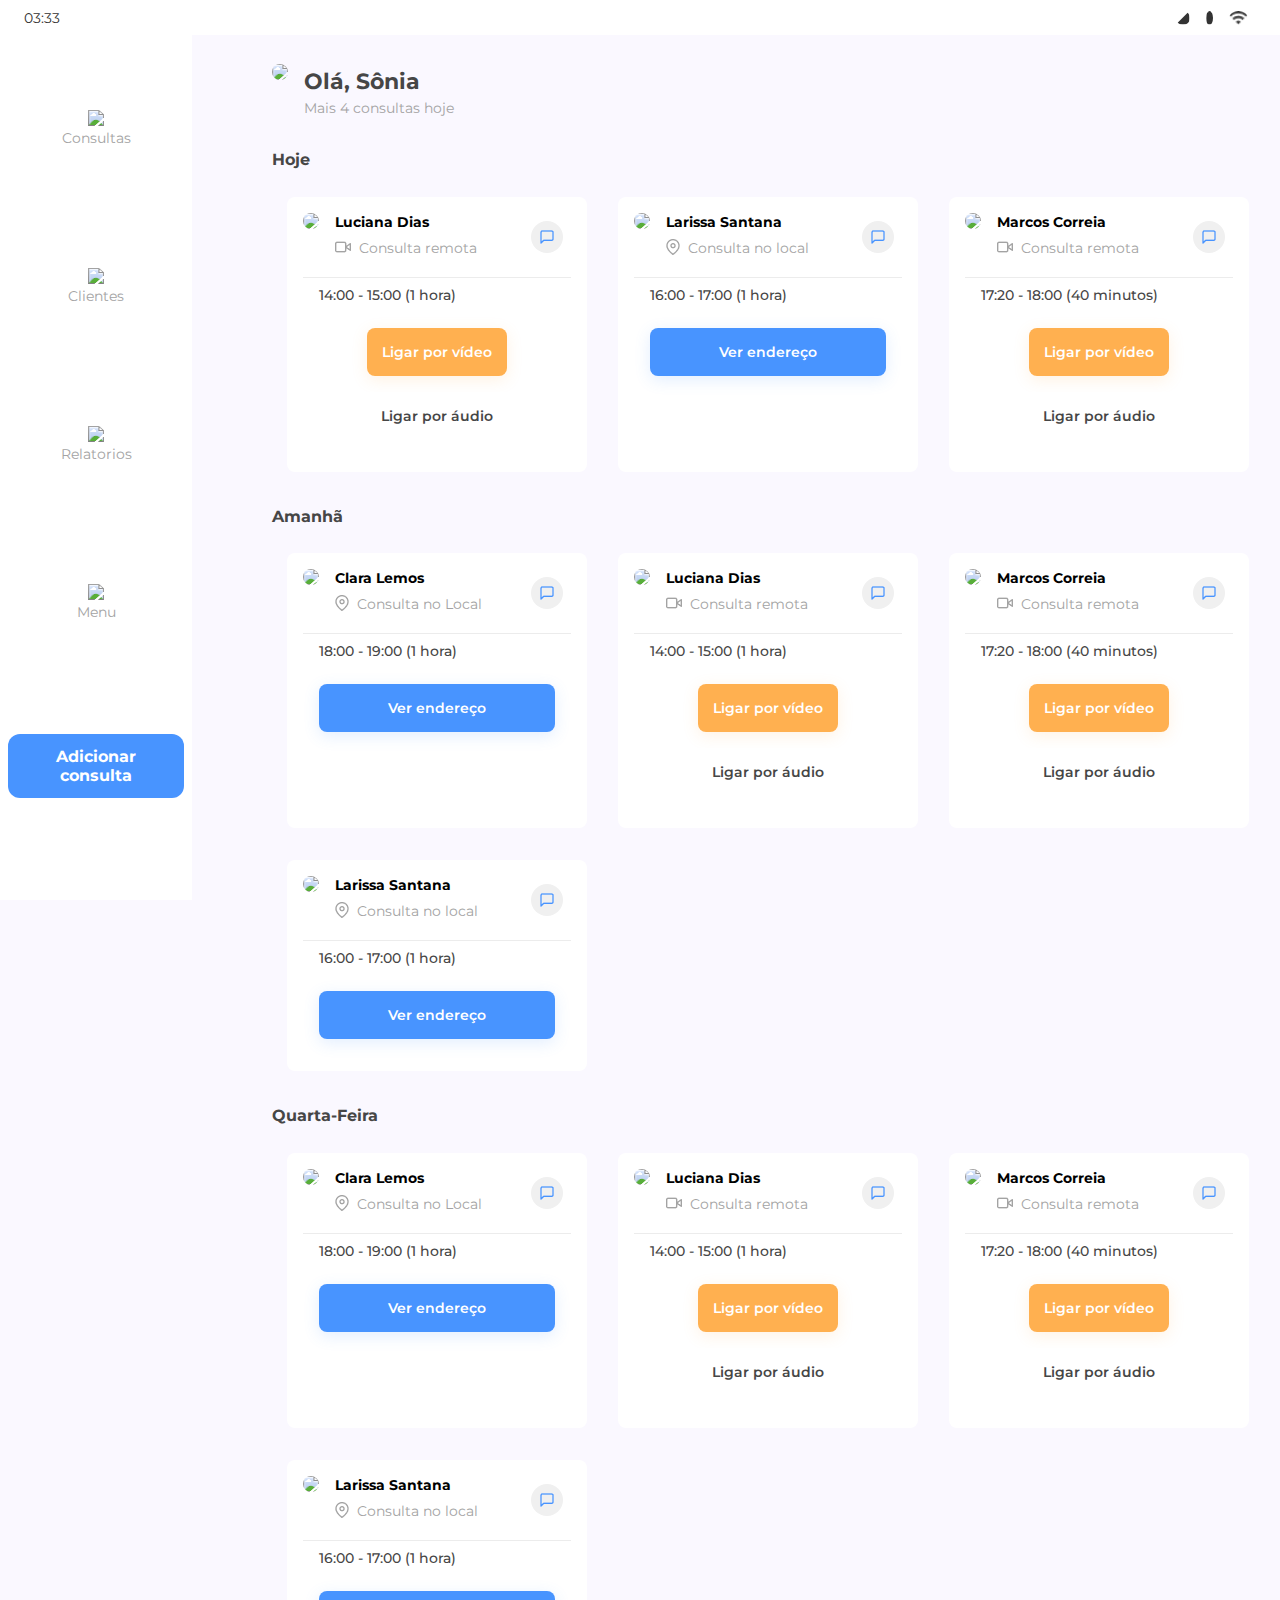
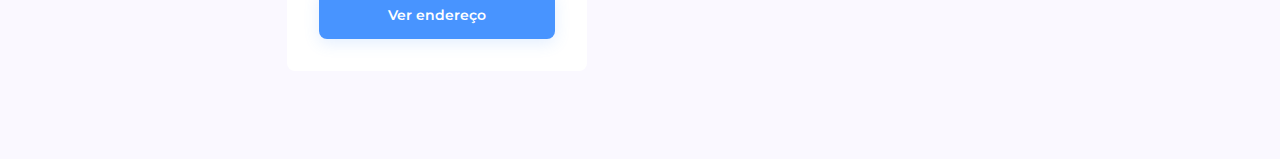
==== commit 87f58f6d: "Correção de bug: classe 'Check' para id, no html" ====
--- a/Clinica-AgendaOnline/index.html
+++ b/Clinica-AgendaOnline/index.html
@@ -17,7 +17,7 @@
         />
     </head>
     <body>
-        <input type="checkbox" class="check">
+        <input type="checkbox" id="check">
         <label for="check" id="floatButton"><img src="img/icons/maisicone.png" /></label>
         <div id="addOptions">
         <div class="containerOptions">
@@ -336,7 +336,6 @@
                         </div>
                     </div>
                     <div class="patientContainer">
-                        <div class="patientContainer">
                             <div class="patientData">
                                 <div class="patientInformation">
                                     <div class="patientAvatar">
@@ -355,8 +354,7 @@
                                     <span></span>
                                 </button>
                             </div>
-                        </div>
-                        <div class="callButtons">
+                            <div class="callButtons">
                             <div class="callTime">
                                 <p>17:20 - 18:00 (40 minutos)</p>
                             </div>
@@ -368,7 +366,7 @@
                                     Ligar por áudio
                                 </button>
                             </div>
-                        </div>
+                            </div>
                     </div>
                     <div class="patientContainer">
                         <div class="patientData">
--- a/Clinica-AgendaOnline/style.css
+++ b/Clinica-AgendaOnline/style.css
@@ -260,7 +260,7 @@
 
 /* FloatButton */
 
-.check{
+#check{
     display:none;
 }
 
@@ -359,10 +359,6 @@
     padding: 20px;
 }
 
-#addOptions #desktop{
-    display:none;
-}
-
 .addButtonDesktop a{
     color: #FFF;
     font-size: 16px;
@@ -395,7 +391,7 @@
 
     .patientContainer{
         margin:16px;
-        width: 100%;
+        width: 90%;
         flex:0 1 auto;
     }
 
